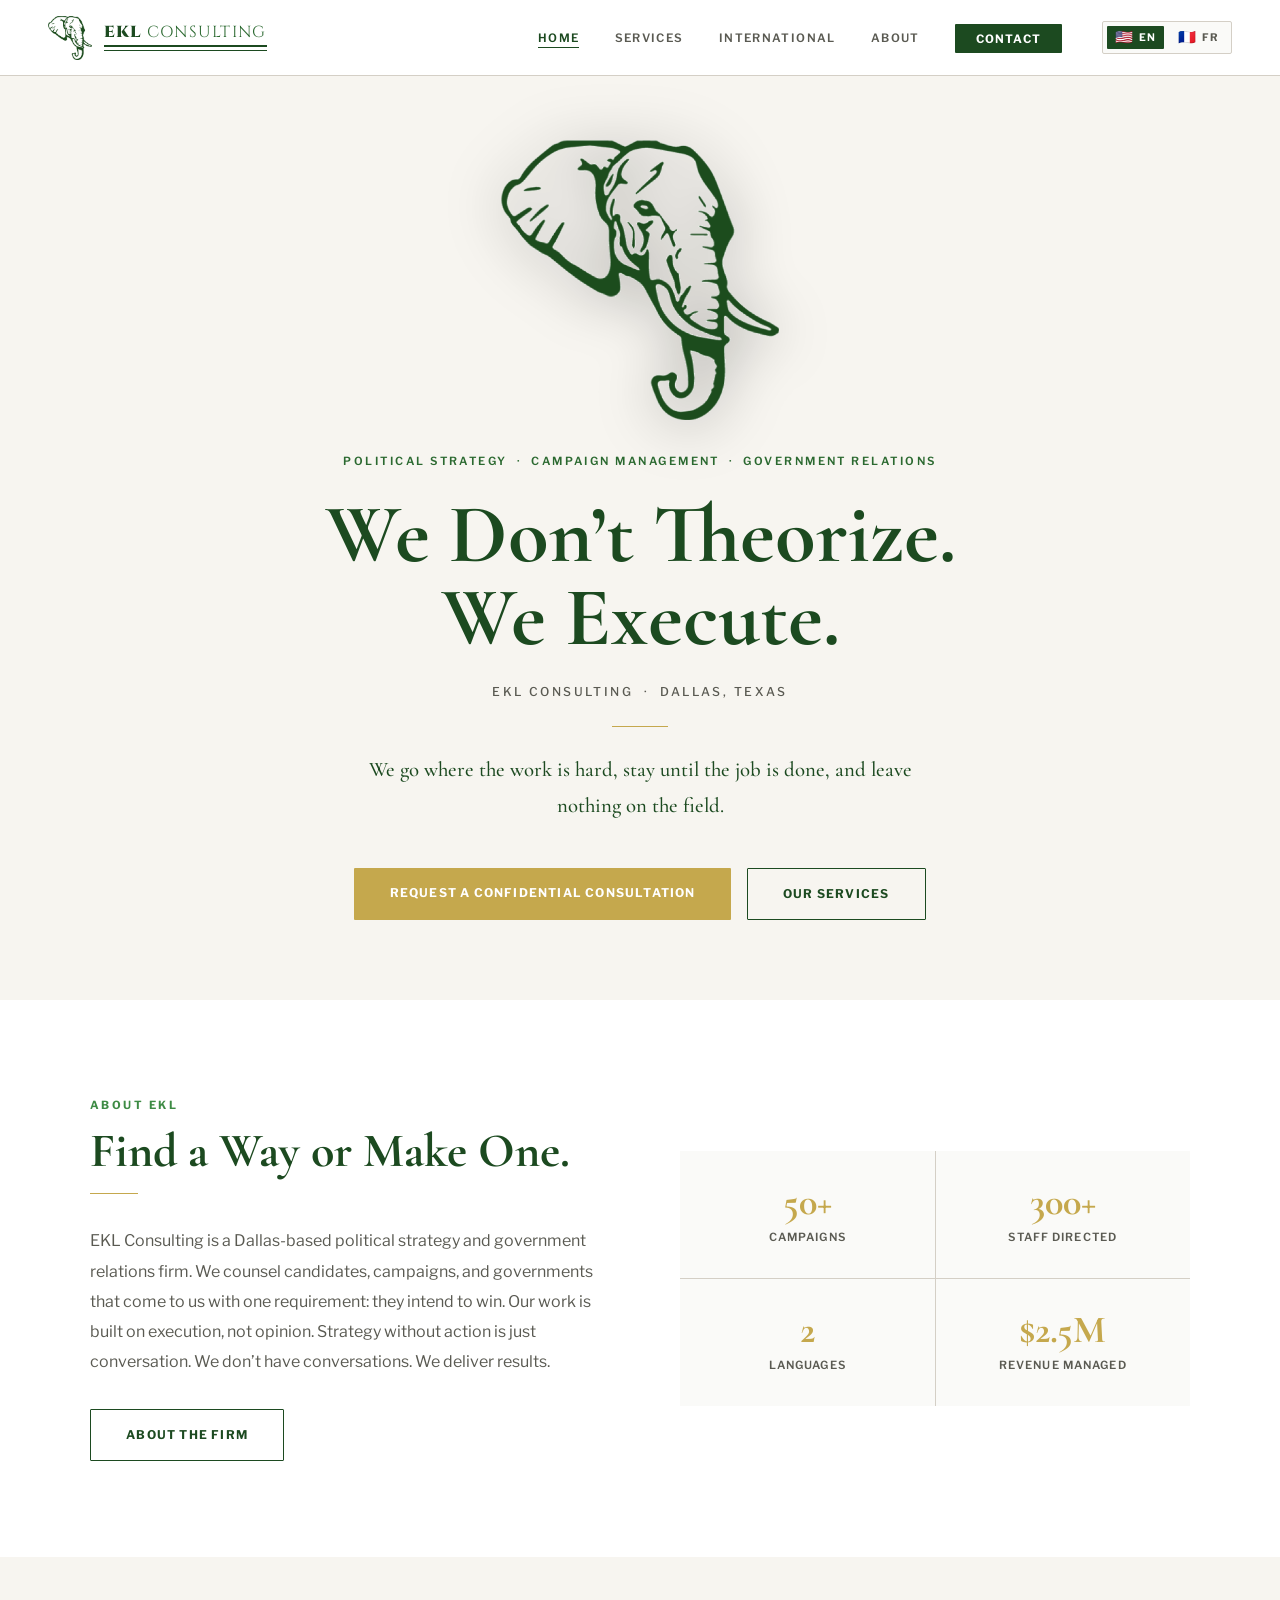
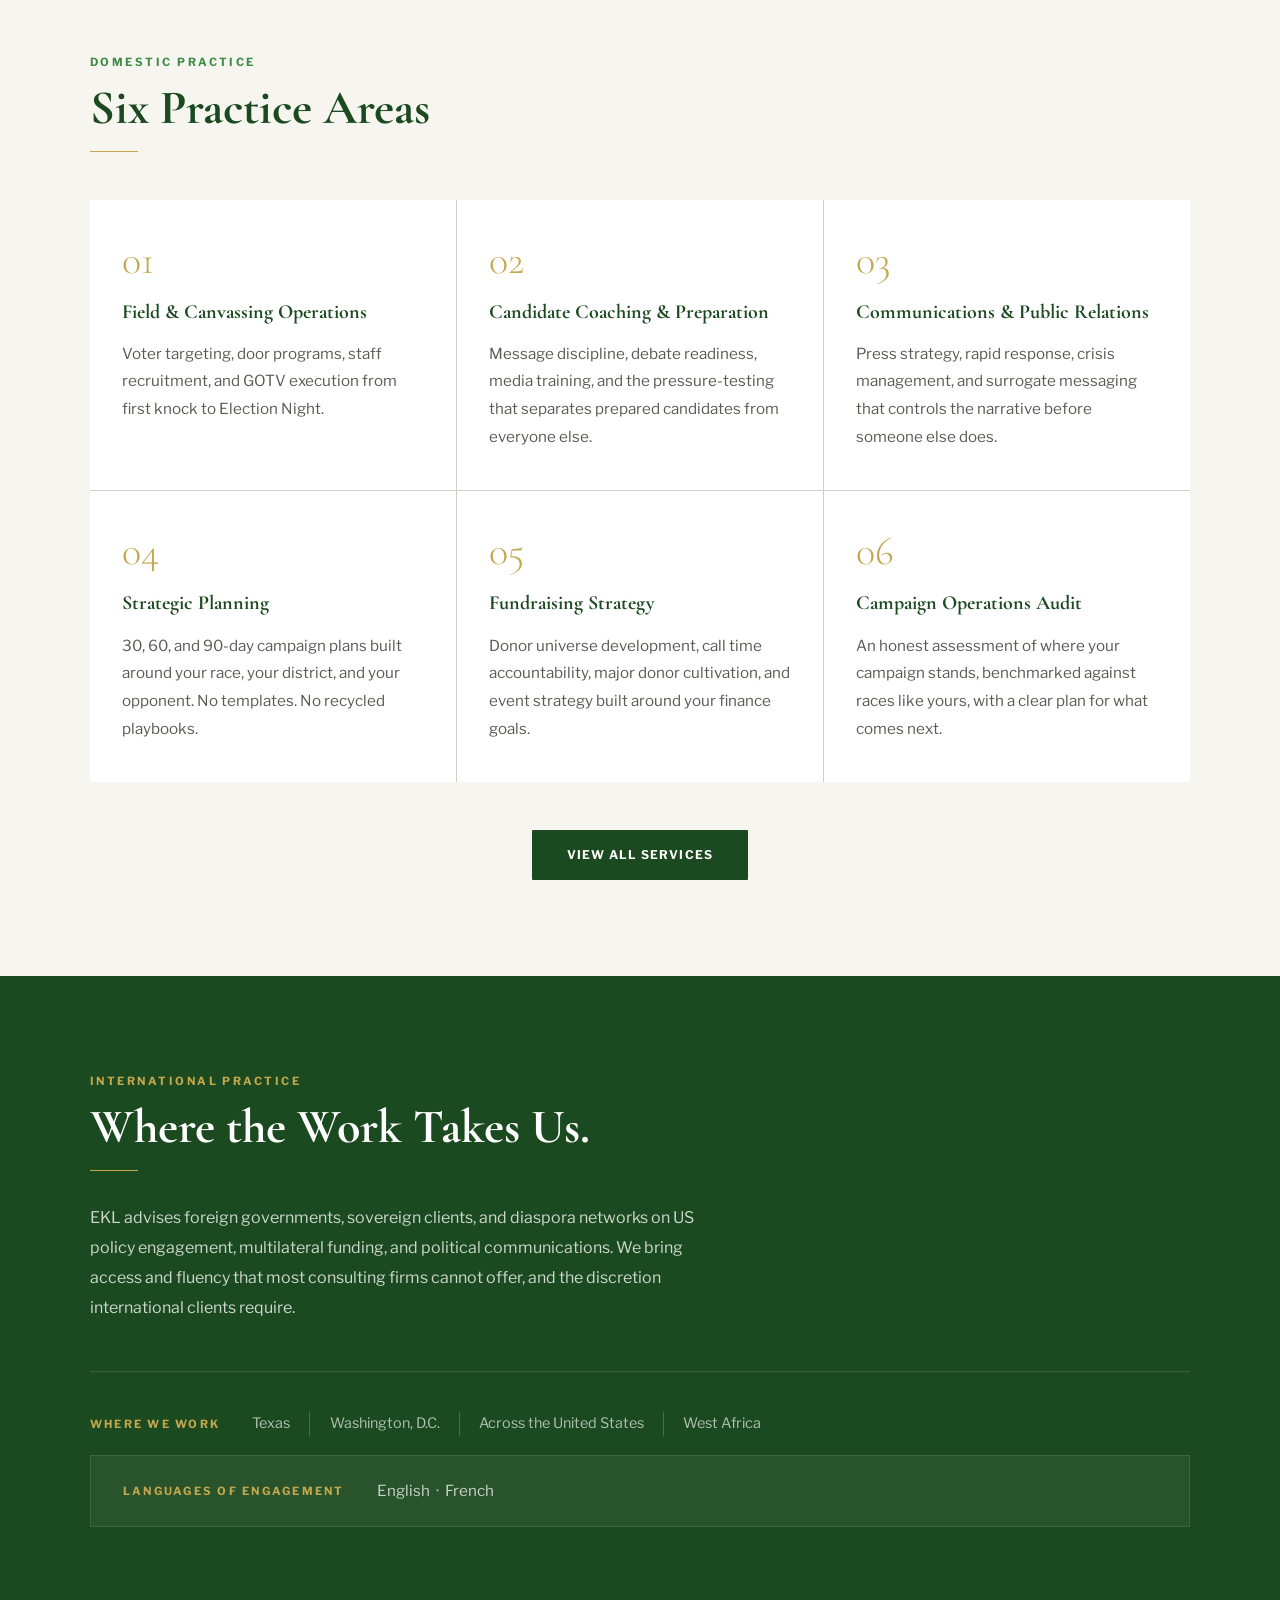
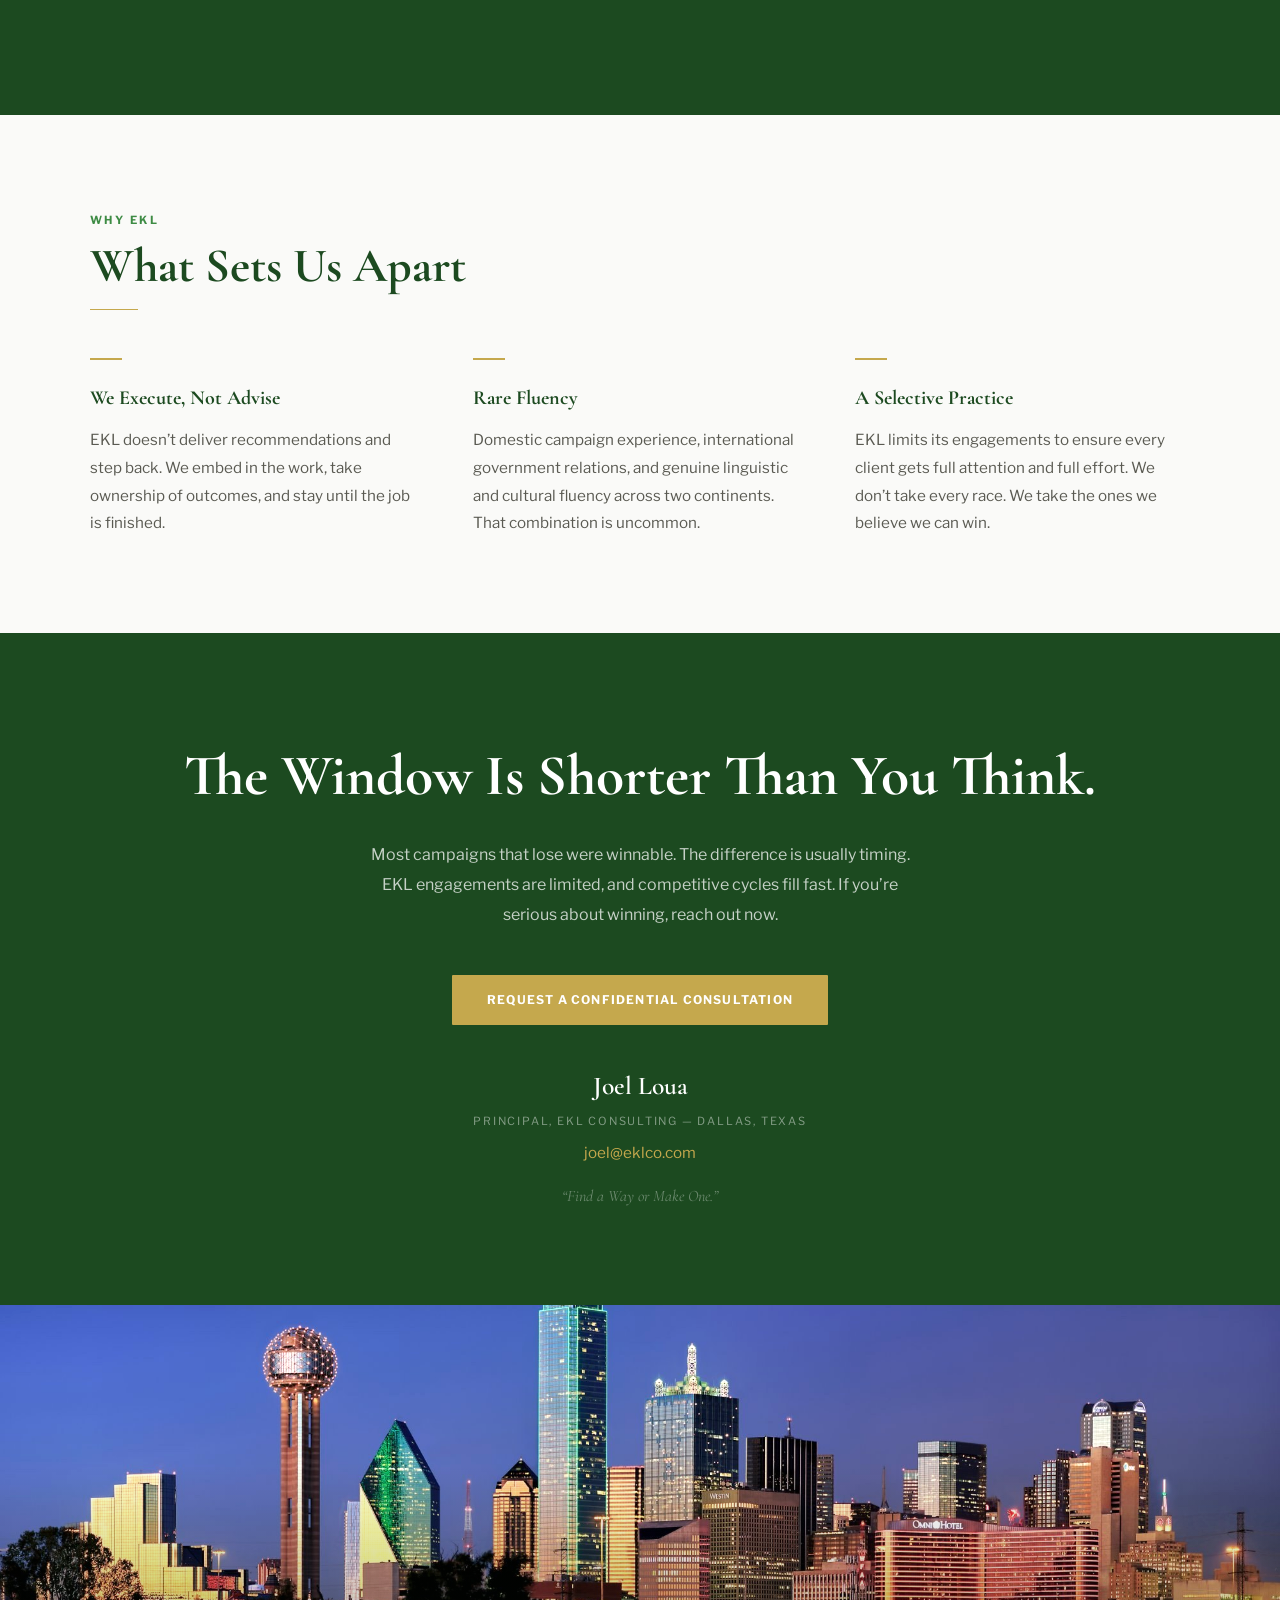
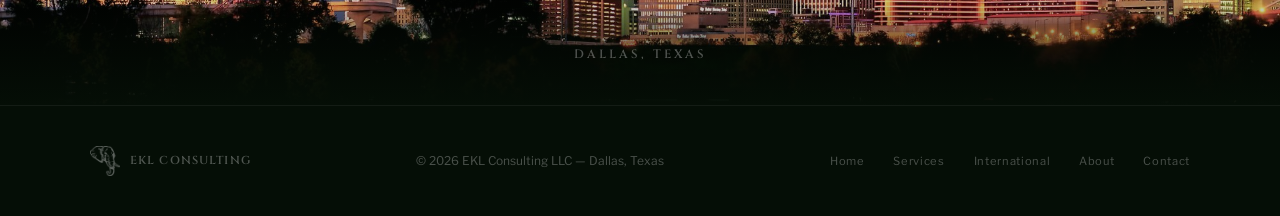
==== index.html @ e1c05b0d "Add files via upload" ====
<!DOCTYPE html>
<html lang="en">
<head>
<meta charset="UTF-8">
<meta name="viewport" content="width=device-width, initial-scale=1.0">
<title>Political Strategy & Campaign Management | EKL Consulting</title>
<meta name="description" content="EKL Consulting — Political Strategy, Campaign Management, and Government Relations. Dallas, Texas.">
<link rel="icon" type="image/x-icon" href="[data-uri]">
<link rel="apple-touch-icon" href="[data-uri]">
<link rel="preconnect" href="https://fonts.googleapis.com">
<link href="https://fonts.googleapis.com/css2?family=Cormorant+Garamond:ital,wght@0,300;0,400;0,500;0,600;0,700;1,400&family=Libre+Franklin:wght@300;400;500;600;700&family=Cinzel:wght@400;600;700;900&display=swap" rel="stylesheet">
<link rel="stylesheet" href="style.css">
</head>
<body>
<nav class="site-nav">
  <a href="index.html" class="nav-logo">
    <img src="[data-uri]" alt="EKL" class="nav-logo-img">
    <div class="nav-logo-text">
      <div class="nav-logo-wordmark"><strong>EKL</strong><span> CONSULTING</span></div>
      <div class="nav-logo-lines"><span class="nav-logo-line"></span><span class="nav-logo-line"></span></div>
    </div>
  </a>
  <div class="nav-right">
    <ul class="nav-links"><li><a href="index.html" class="active" data-en="Home" data-fr="Accueil">Home</a></li>
<li><a href="services.html" data-en="Services" data-fr="Services">Services</a></li>
<li><a href="international.html" data-en="International" data-fr="International">International</a></li>
<li><a href="about.html" data-en="About" data-fr="À Propos">About</a></li>
<li><a href="contact.html" class="nav-cta" data-en="Contact" data-fr="Contact">Contact</a></li>
</ul>
    <div class="lang-toggle">
      <button class="lang-btn active" data-lang="en"><span class="flag">🇺🇸</span> EN</button>
      <button class="lang-btn" data-lang="fr"><span class="flag">🇫🇷</span> FR</button>
    </div>
    <button class="nav-toggle" onclick="document.querySelector('.nav-links').classList.toggle('open')" aria-label="Menu">
      <span></span><span></span><span></span>
    </button>
  </div>
</nav>

<section class="hero">
  <div class="hero-bg-glow"></div>
  <div class="hero-inner">
    <div class="hero-crest">
      <img src="[data-uri]" alt="EKL Consulting">
    </div>
    <p class="hero-eyebrow" data-en="Political Strategy &nbsp;&middot;&nbsp; Campaign Management &nbsp;&middot;&nbsp; Government Relations" data-fr="Stratégie Politique &nbsp;&middot;&nbsp; Gestion de Campagne &nbsp;&middot;&nbsp; Relations Gouvernementales">Political Strategy &nbsp;&middot;&nbsp; Campaign Management &nbsp;&middot;&nbsp; Government Relations</p>
    <h1 data-en="We Don&rsquo;t Theorize.<br>We Execute." data-fr="Nous ne théorisons pas.<br>Nous exécutons.">We Don&rsquo;t Theorize.<br>We Execute.</h1>
    <p class="hero-sub" data-en="EKL Consulting &nbsp;&middot;&nbsp; Dallas, Texas" data-fr="EKL Consulting &nbsp;&middot;&nbsp; Dallas, Texas">EKL Consulting &nbsp;&middot;&nbsp; Dallas, Texas</p>
    <div class="hero-rule"></div>
    <p class="hero-body" data-en="We go where the work is hard, stay until the job is done, and leave nothing on the field." data-fr="Nous allons là où le travail est difficile, nous restons jusqu&rsquo;à ce que le travail soit accompli, et nous ne laissons rien sur le terrain.">We go where the work is hard, stay until the job is done, and leave nothing on the field.</p>
    <div class="hero-actions">
      <a href="contact.html" class="btn btn-gold" data-en="Request a Confidential Consultation" data-fr="Demander une Consultation Confidentielle">Request a Confidential Consultation</a>
      <a href="services.html" class="btn btn-outline-white" data-en="Our Services" data-fr="Nos Services">Our Services</a>
    </div>
  </div>
</section>

<section class="section">
  <div class="container">
    <div style="display:grid;grid-template-columns:1fr 1fr;gap:5rem;align-items:center">
      <div>
        <p class="eyebrow reveal" data-en="About EKL" data-fr="À Propos d&rsquo;EKL">About EKL</p>
        <h2 class="section-title reveal" data-en="Find a Way or Make One." data-fr="Trouver une voie ou en créer une.">Find a Way or Make One.</h2>
        <div class="rule-gold reveal"></div>
        <p class="section-lead reveal" data-en="EKL Consulting is a Dallas-based political strategy and government relations firm. We counsel candidates, campaigns, and governments that come to us with one requirement: they intend to win. Our work is built on execution, not opinion. Strategy without action is just conversation. We don&rsquo;t have conversations. We deliver results." data-fr="EKL Consulting est un cabinet de stratégie politique et de relations gouvernementales basé à Dallas. Nous conseillons des candidats, des campagnes et des gouvernements qui viennent nous voir avec une seule exigence : ils ont l&rsquo;intention de gagner. Notre travail repose sur l&rsquo;exécution, pas sur l&rsquo;opinion. Une stratégie sans action n&rsquo;est qu&rsquo;une conversation. Nous ne parlons pas. Nous obtenons des résultats.">EKL Consulting is a Dallas-based political strategy and government relations firm. We counsel candidates, campaigns, and governments that come to us with one requirement: they intend to win. Our work is built on execution, not opinion. Strategy without action is just conversation. We don&rsquo;t have conversations. We deliver results.</p>
        <div style="margin-top:2rem" class="reveal"><a href="about.html" class="btn btn-outline-green" data-en="About the Firm" data-fr="À Propos du Cabinet">About the Firm</a></div>
      </div>
      <div class="reveal reveal-delay-2">
        <div class="stat-block">
          <div class="stat-item"><span class="num">50+</span><span class="lbl" data-en="Campaigns" data-fr="Campagnes">Campaigns</span></div>
          <div class="stat-item"><span class="num">300+</span><span class="lbl" data-en="Staff Directed" data-fr="Personnel Dirigé">Staff Directed</span></div>
          <div class="stat-item"><span class="num">2</span><span class="lbl" data-en="Languages" data-fr="Langues">Languages</span></div>
          <div class="stat-item"><span class="num">$2.5M</span><span class="lbl" data-en="Revenue Managed" data-fr="Revenus Gérés">Revenue Managed</span></div>
        </div>
      </div>
    </div>
  </div>
</section>

<section class="section section-cream">
  <div class="container">
    <p class="eyebrow reveal" data-en="Domestic Practice" data-fr="Pratique Nationale">Domestic Practice</p>
    <h2 class="section-title reveal" data-en="Six Practice Areas" data-fr="Six Domaines d&rsquo;Intervention">Six Practice Areas</h2>
    <div class="rule-gold reveal"></div>
    <div class="service-grid">
      <div class="service-card reveal"><span class="num">01</span><h3 data-en="Field &amp; Canvassing Operations" data-fr="Opérations de Terrain">Field &amp; Canvassing Operations</h3><p data-en="Voter targeting, door programs, staff recruitment, and GOTV execution from first knock to Election Night." data-fr="Ciblage des électeurs, programmes de porte-à-porte, recrutement du personnel et exécution du GOTV du premier coup de sonnette jusqu&rsquo;à la nuit électorale.">Voter targeting, door programs, staff recruitment, and GOTV execution from first knock to Election Night.</p></div>
      <div class="service-card reveal reveal-delay-1"><span class="num">02</span><h3 data-en="Candidate Coaching &amp; Preparation" data-fr="Coaching et Préparation des Candidats">Candidate Coaching &amp; Preparation</h3><p data-en="Message discipline, debate readiness, media training, and the pressure-testing that separates prepared candidates from everyone else." data-fr="Discipline du message, préparation aux débats, formation aux médias, et les tests sous pression qui distinguent les candidats préparés des autres.">Message discipline, debate readiness, media training, and the pressure-testing that separates prepared candidates from everyone else.</p></div>
      <div class="service-card reveal reveal-delay-2"><span class="num">03</span><h3 data-en="Communications &amp; Public Relations" data-fr="Communications et Relations Publiques">Communications &amp; Public Relations</h3><p data-en="Press strategy, rapid response, crisis management, and surrogate messaging that controls the narrative before someone else does." data-fr="Stratégie de presse, réponse rapide, gestion de crise, et messages de substitution qui contrôlent le récit avant que quelqu&rsquo;un d&rsquo;autre ne le fasse.">Press strategy, rapid response, crisis management, and surrogate messaging that controls the narrative before someone else does.</p></div>
      <div class="service-card reveal"><span class="num">04</span><h3 data-en="Strategic Planning" data-fr="Planification Stratégique">Strategic Planning</h3><p data-en="30, 60, and 90-day campaign plans built around your race, your district, and your opponent. No templates. No recycled playbooks." data-fr="Plans de campagne à 30, 60 et 90 jours construits autour de votre course, votre circonscription et votre adversaire. Pas de modèles. Pas de stratégies recyclées.">30, 60, and 90-day campaign plans built around your race, your district, and your opponent. No templates. No recycled playbooks.</p></div>
      <div class="service-card reveal reveal-delay-1"><span class="num">05</span><h3 data-en="Fundraising Strategy" data-fr="Stratégie de Collecte de Fonds">Fundraising Strategy</h3><p data-en="Donor universe development, call time accountability, major donor cultivation, and event strategy built around your finance goals." data-fr="Développement de l&rsquo;univers des donateurs, responsabilité du temps d&rsquo;appel, culture des grands donateurs, et stratégie d&rsquo;événements construite autour de vos objectifs financiers.">Donor universe development, call time accountability, major donor cultivation, and event strategy built around your finance goals.</p></div>
      <div class="service-card reveal reveal-delay-2"><span class="num">06</span><h3 data-en="Campaign Operations Audit" data-fr="Audit des Opérations de Campagne">Campaign Operations Audit</h3><p data-en="An honest assessment of where your campaign stands, benchmarked against races like yours, with a clear plan for what comes next." data-fr="Une évaluation honnête de l&rsquo;état de votre campagne, comparée à des courses similaires, avec un plan clair pour la suite.">An honest assessment of where your campaign stands, benchmarked against races like yours, with a clear plan for what comes next.</p></div>
    </div>
    <div style="text-align:center;margin-top:3rem" class="reveal"><a href="services.html" class="btn btn-green" data-en="View All Services" data-fr="Voir Tous les Services">View All Services</a></div>
  </div>
</section>

<section class="section section-green">
  <div class="container">
    <p class="eyebrow eyebrow-gold reveal" data-en="International Practice" data-fr="Pratique Internationale">International Practice</p>
    <h2 class="section-title section-title-white reveal" data-en="Where the Work Takes Us." data-fr="Là où le travail nous mène.">Where the Work Takes Us.</h2>
    <div class="rule-gold reveal"></div>
    <p class="section-lead section-lead-white reveal" data-en="EKL advises foreign governments, sovereign clients, and diaspora networks on US policy engagement, multilateral funding, and political communications. We bring access and fluency that most consulting firms cannot offer, and the discretion international clients require." data-fr="EKL conseille les gouvernements étrangers, les clients souverains et les réseaux de la diaspora sur l&rsquo;engagement des politiques américaines, le financement multilatéral et les communications politiques. Nous apportons un accès et une maîtrise que la plupart des cabinets de conseil ne peuvent offrir, ainsi que la discrétion qu&rsquo;exigent les clients internationaux.">EKL advises foreign governments, sovereign clients, and diaspora networks on US policy engagement, multilateral funding, and political communications. We bring access and fluency that most consulting firms cannot offer, and the discretion international clients require.</p>
    <div class="where-bar reveal">
      <span class="where-label" data-en="Where We Work" data-fr="Où Nous Travaillons">Where We Work</span>
      <div class="where-locations">
        <span data-en="Texas" data-fr="Texas">Texas</span>
        <span data-en="Washington, D.C." data-fr="Washington, D.C.">Washington, D.C.</span>
        <span data-en="Across the United States" data-fr="À travers les États-Unis">Across the United States</span>
        <span data-en="West Africa" data-fr="Afrique de l&rsquo;Ouest">West Africa</span>
      </div>
    </div>
    <div class="lang-bar reveal">
      <span class="lang-bar-label" data-en="Languages of Engagement" data-fr="Langues de Travail">Languages of Engagement</span>
      <span class="lang-bar-list" data-en="English &nbsp;&middot;&nbsp; French" data-fr="Anglais &nbsp;&middot;&nbsp; Français">English &nbsp;&middot;&nbsp; French</span>
    </div>
    <div style="margin-top:2.5rem" class="reveal"><a href="international.html" class="btn btn-outline-white" data-en="International Practice" data-fr="Pratique Internationale">International Practice</a></div>
  </div>
</section>

<section class="section section-offwhite">
  <div class="container">
    <p class="eyebrow reveal" data-en="Why EKL" data-fr="Pourquoi EKL">Why EKL</p>
    <h2 class="section-title reveal" data-en="What Sets Us Apart" data-fr="Ce qui nous distingue">What Sets Us Apart</h2>
    <div class="rule-gold reveal"></div>
    <div class="diff-grid">
      <div class="diff-card reveal"><div class="icon-line"></div><h3 data-en="We Execute, Not Advise" data-fr="Nous exécutons, nous ne conseillons pas">We Execute, Not Advise</h3><p data-en="EKL doesn&rsquo;t deliver recommendations and step back. We embed in the work, take ownership of outcomes, and stay until the job is finished." data-fr="EKL ne livre pas des recommandations pour ensuite se retirer. Nous nous intégrons dans le travail, assumons la responsabilité des résultats et restons jusqu&rsquo;à ce que le travail soit terminé.">EKL doesn&rsquo;t deliver recommendations and step back. We embed in the work, take ownership of outcomes, and stay until the job is finished.</p></div>
      <div class="diff-card reveal reveal-delay-1"><div class="icon-line"></div><h3 data-en="Rare Fluency" data-fr="Une maîtrise rare">Rare Fluency</h3><p data-en="Domestic campaign experience, international government relations, and genuine linguistic and cultural fluency across two continents. That combination is uncommon." data-fr="Expérience en campagnes nationales, relations gouvernementales internationales et une véritable maîtrise linguistique et culturelle sur deux continents. Cette combinaison est rare.">Domestic campaign experience, international government relations, and genuine linguistic and cultural fluency across two continents. That combination is uncommon.</p></div>
      <div class="diff-card reveal reveal-delay-2"><div class="icon-line"></div><h3 data-en="A Selective Practice" data-fr="Un cabinet sélectif">A Selective Practice</h3><p data-en="EKL limits its engagements to ensure every client gets full attention and full effort. We don&rsquo;t take every race. We take the ones we believe we can win." data-fr="EKL limite ses engagements pour s&rsquo;assurer que chaque client reçoit une attention et un effort complets. Nous ne prenons pas chaque course. Nous prenons celles que nous pensons pouvoir gagner.">EKL limits its engagements to ensure every client gets full attention and full effort. We don&rsquo;t take every race. We take the ones we believe we can win.</p></div>
    </div>
  </div>
</section>

<section class="cta-section">
  <div class="container">
    <h2 class="reveal" data-en="The Window Is Shorter Than You Think." data-fr="La fenêtre est plus courte que vous ne le pensez.">The Window Is Shorter Than You Think.</h2>
    <p class="reveal" data-en="Most campaigns that lose were winnable. The difference is usually timing. EKL engagements are limited, and competitive cycles fill fast. If you&rsquo;re serious about winning, reach out now." data-fr="La plupart des campagnes perdantes étaient gagnables. La différence tient généralement au timing. Les engagements EKL sont limités et les cycles compétitifs se remplissent vite. Si vous êtes sérieux au sujet de la victoire, contactez-nous maintenant.">Most campaigns that lose were winnable. The difference is usually timing. EKL engagements are limited, and competitive cycles fill fast. If you&rsquo;re serious about winning, reach out now.</p>
    <a href="contact.html" class="btn btn-gold reveal" data-en="Request a Confidential Consultation" data-fr="Demander une Consultation Confidentielle">Request a Confidential Consultation</a>
    <div class="cta-contact reveal">
      <span class="cta-name">Joel Loua</span>
      <span class="cta-role" data-en="Principal, EKL Consulting &mdash; Dallas, Texas" data-fr="Principal, EKL Consulting &mdash; Dallas, Texas">Principal, EKL Consulting &mdash; Dallas, Texas</span>
      <span class="cta-email"><a href="mailto:joel@eklco.com">joel@eklco.com</a></span>
      <span class="cta-motto" data-en="&ldquo;Find a Way or Make One.&rdquo;" data-fr="&ldquo;Trouver une voie ou en créer une.&rdquo;">&ldquo;Find a Way or Make One.&rdquo;</span>
    </div>
  </div>
</section>
<div class="footer-skyline">
  <img src="[data-uri]" alt="Dallas, Texas" class="footer-skyline-img">
  <div class="footer-skyline-overlay"></div>
  <div class="footer-skyline-text">
    <p data-en="Dallas, Texas" data-fr="Dallas, Texas">Dallas, Texas</p>
  </div>
</div>
<footer class="footer-main">
  <div class="footer-inner">
    <div class="footer-logo-wrap">
      <img src="[data-uri]" alt="EKL" class="footer-logo-img">
      <span class="footer-logo-text">EKL CONSULTING</span>
    </div>
    <p class="footer-copy" data-en="&copy; 2026 EKL Consulting LLC &mdash; Dallas, Texas" data-fr="&copy; 2026 EKL Consulting LLC &mdash; Dallas, Texas">&copy; 2026 EKL Consulting LLC &mdash; Dallas, Texas</p>
    <div class="footer-links">
      <a href="index.html" data-en="Home" data-fr="Accueil">Home</a>
      <a href="services.html" data-en="Services" data-fr="Services">Services</a>
      <a href="international.html" data-en="International" data-fr="International">International</a>
      <a href="about.html" data-en="About" data-fr="À Propos">About</a>
      <a href="contact.html" data-en="Contact" data-fr="Contact">Contact</a>
    </div>
  </div>
</footer>
<script>

// ── Language Toggle ──────────────────────────────────────────────────────
const translations = {
  en: {},
  fr: {}
};

function setLang(lang) {
  document.querySelectorAll('[data-en]').forEach(el => {
    if (lang === 'fr' && el.dataset.fr) {
      el.innerHTML = el.dataset.fr;
    } else {
      el.innerHTML = el.dataset.en;
    }
  });
  document.querySelectorAll('[data-placeholder-en]').forEach(el => {
    el.placeholder = lang === 'fr' ? el.dataset.placeholderFr : el.dataset.placeholderEn;
  });
  document.querySelectorAll('.lang-btn').forEach(btn => {
    btn.classList.toggle('active', btn.dataset.lang === lang);
  });
  localStorage.setItem('ekl_lang', lang);
  document.documentElement.lang = lang;
}

document.addEventListener('DOMContentLoaded', () => {
  const saved = localStorage.getItem('ekl_lang') || 'en';
  setLang(saved);
  document.querySelectorAll('.lang-btn').forEach(btn => {
    btn.addEventListener('click', () => setLang(btn.dataset.lang));
  });
});

const obs=new IntersectionObserver(e=>e.forEach(x=>{if(x.isIntersecting)x.target.classList.add('visible')}),{threshold:0.07});
document.querySelectorAll('.reveal').forEach(el=>obs.observe(el));
</script>
</body>
</html>
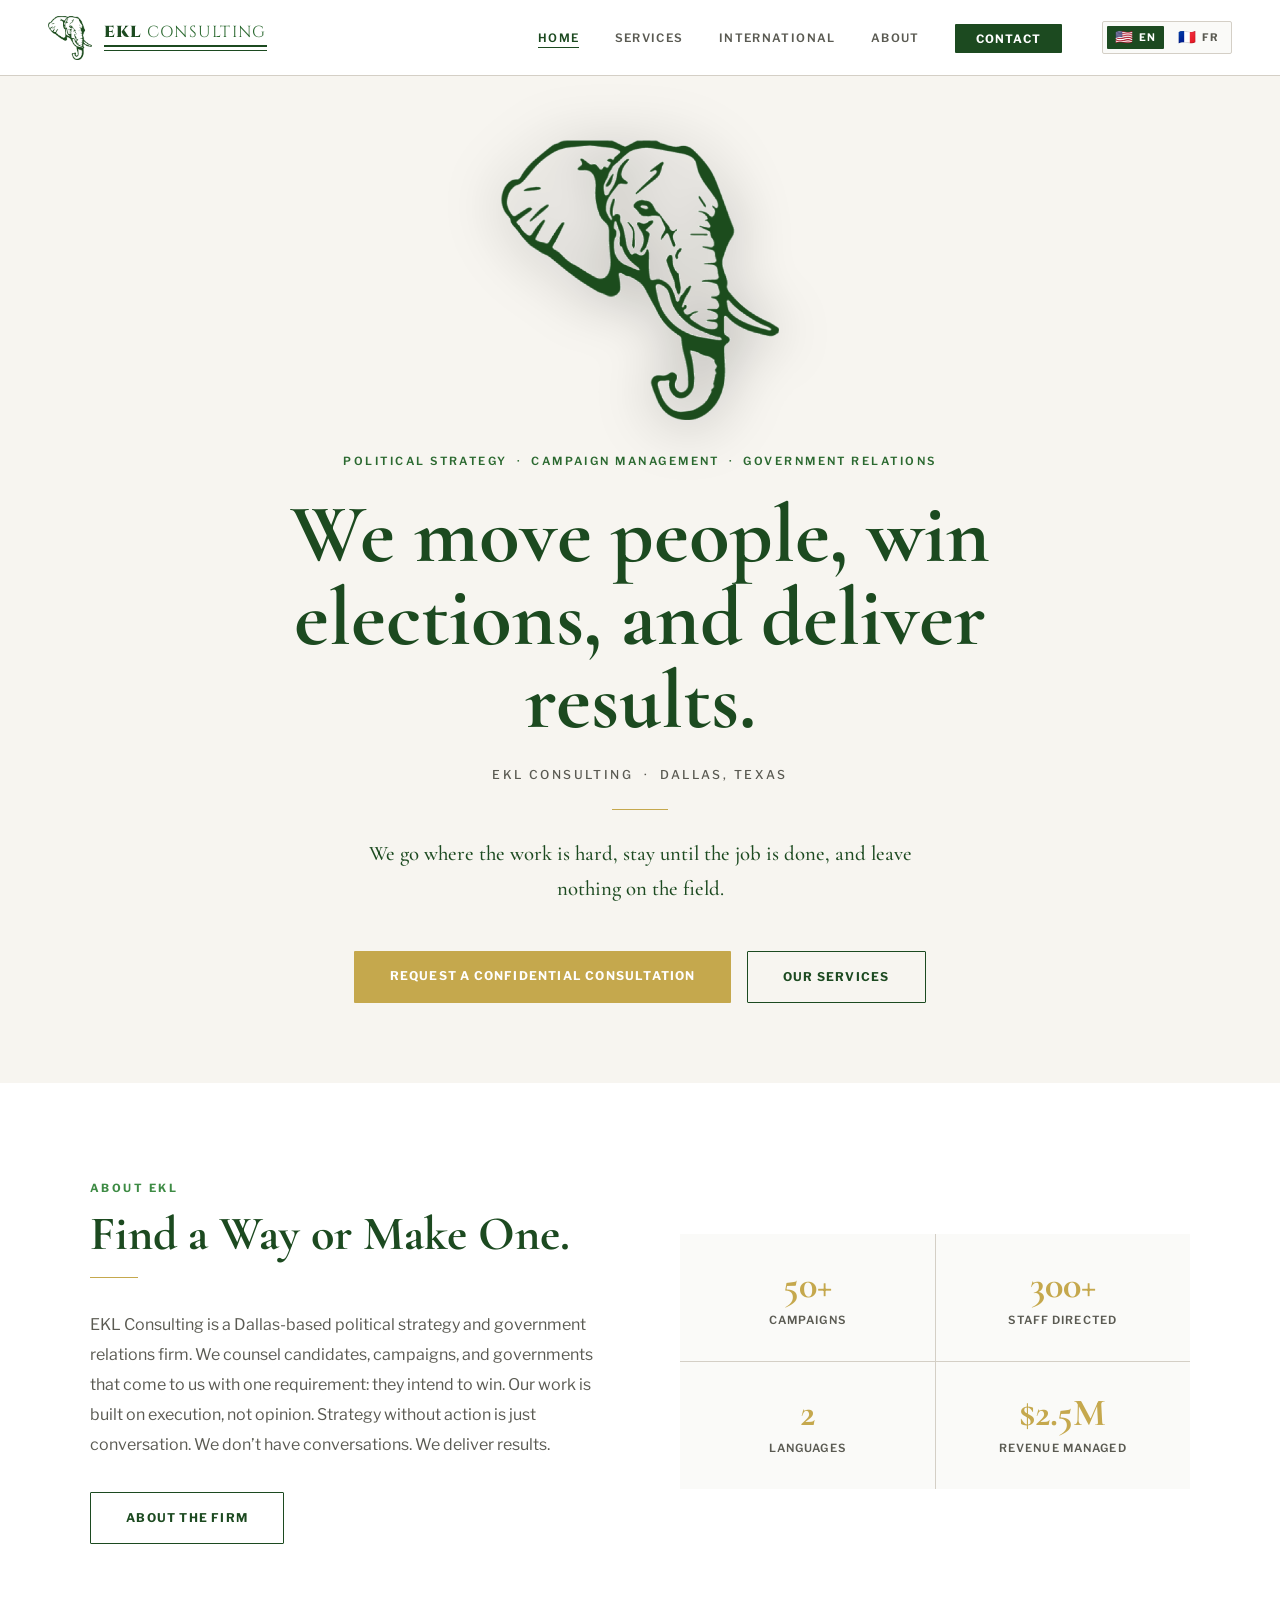
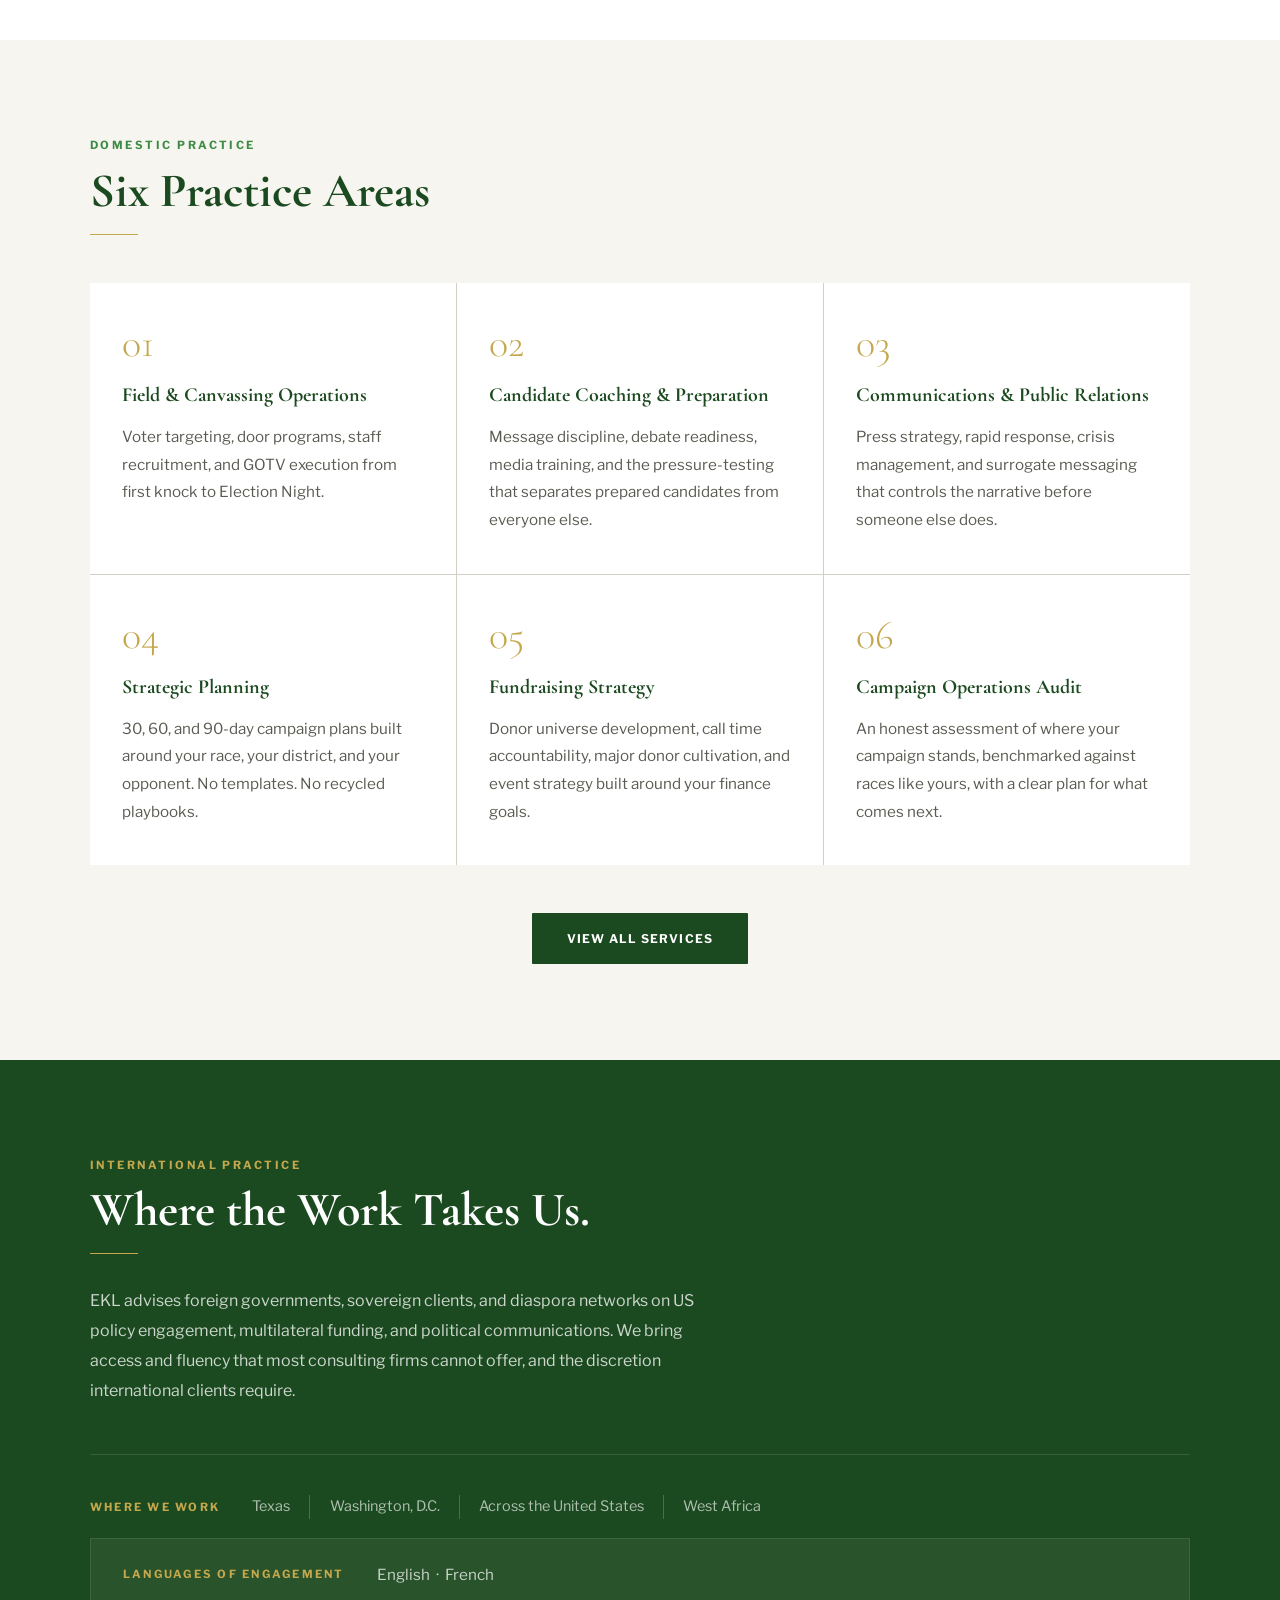
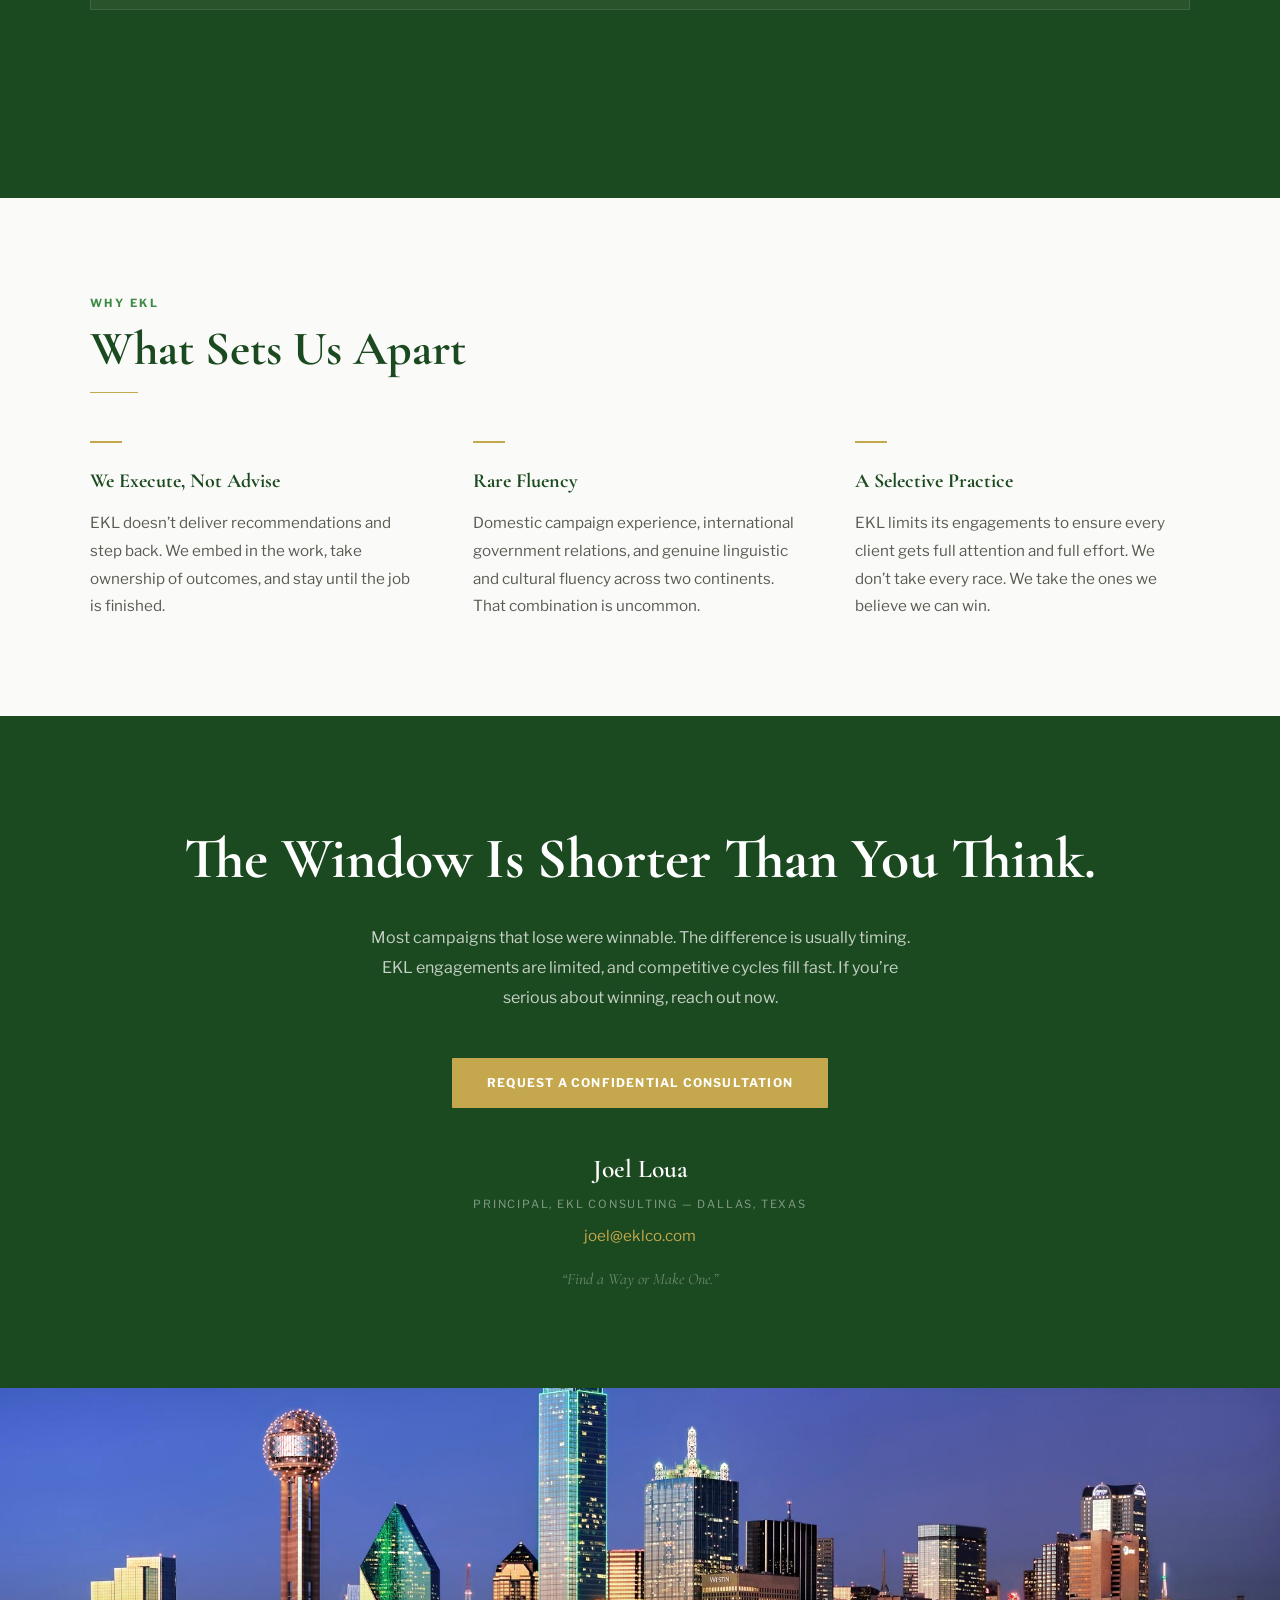
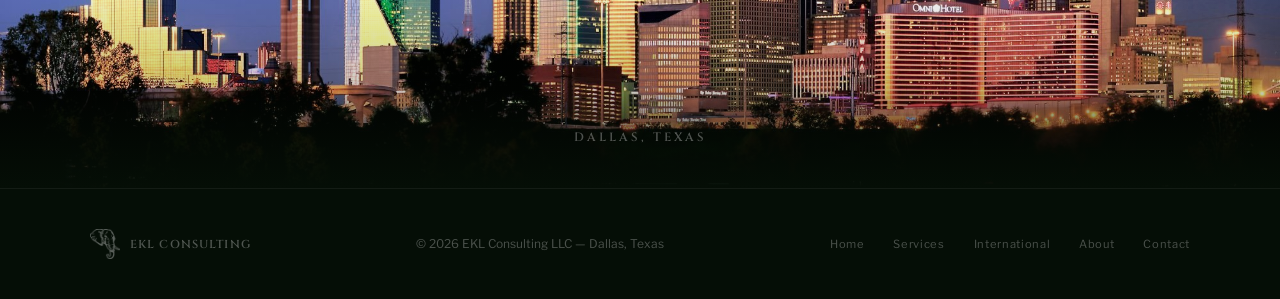
==== commit 8e1161bb: "Update index.html" ====
--- a/index.html
+++ b/index.html
@@ -44,7 +44,7 @@
       <img src="[data-uri]" alt="EKL Consulting">
     </div>
     <p class="hero-eyebrow" data-en="Political Strategy &nbsp;&middot;&nbsp; Campaign Management &nbsp;&middot;&nbsp; Government Relations" data-fr="Stratégie Politique &nbsp;&middot;&nbsp; Gestion de Campagne &nbsp;&middot;&nbsp; Relations Gouvernementales">Political Strategy &nbsp;&middot;&nbsp; Campaign Management &nbsp;&middot;&nbsp; Government Relations</p>
-    <h1 data-en="We Don&rsquo;t Theorize.<br>We Execute." data-fr="Nous ne théorisons pas.<br>Nous exécutons.">We Don&rsquo;t Theorize.<br>We Execute.</h1>
+    <h1 data-en="We move people, win elections, and deliver results." data-fr="Nous mobilisons, gagnons des élections, et livrons des résultats.">We move people, win elections, and deliver results.</h1>
     <p class="hero-sub" data-en="EKL Consulting &nbsp;&middot;&nbsp; Dallas, Texas" data-fr="EKL Consulting &nbsp;&middot;&nbsp; Dallas, Texas">EKL Consulting &nbsp;&middot;&nbsp; Dallas, Texas</p>
     <div class="hero-rule"></div>
     <p class="hero-body" data-en="We go where the work is hard, stay until the job is done, and leave nothing on the field." data-fr="Nous allons là où le travail est difficile, nous restons jusqu&rsquo;à ce que le travail soit accompli, et nous ne laissons rien sur le terrain.">We go where the work is hard, stay until the job is done, and leave nothing on the field.</p>
@@ -204,4 +204,4 @@
 document.querySelectorAll('.reveal').forEach(el=>obs.observe(el));
 </script>
 </body>
-</html>+</html>
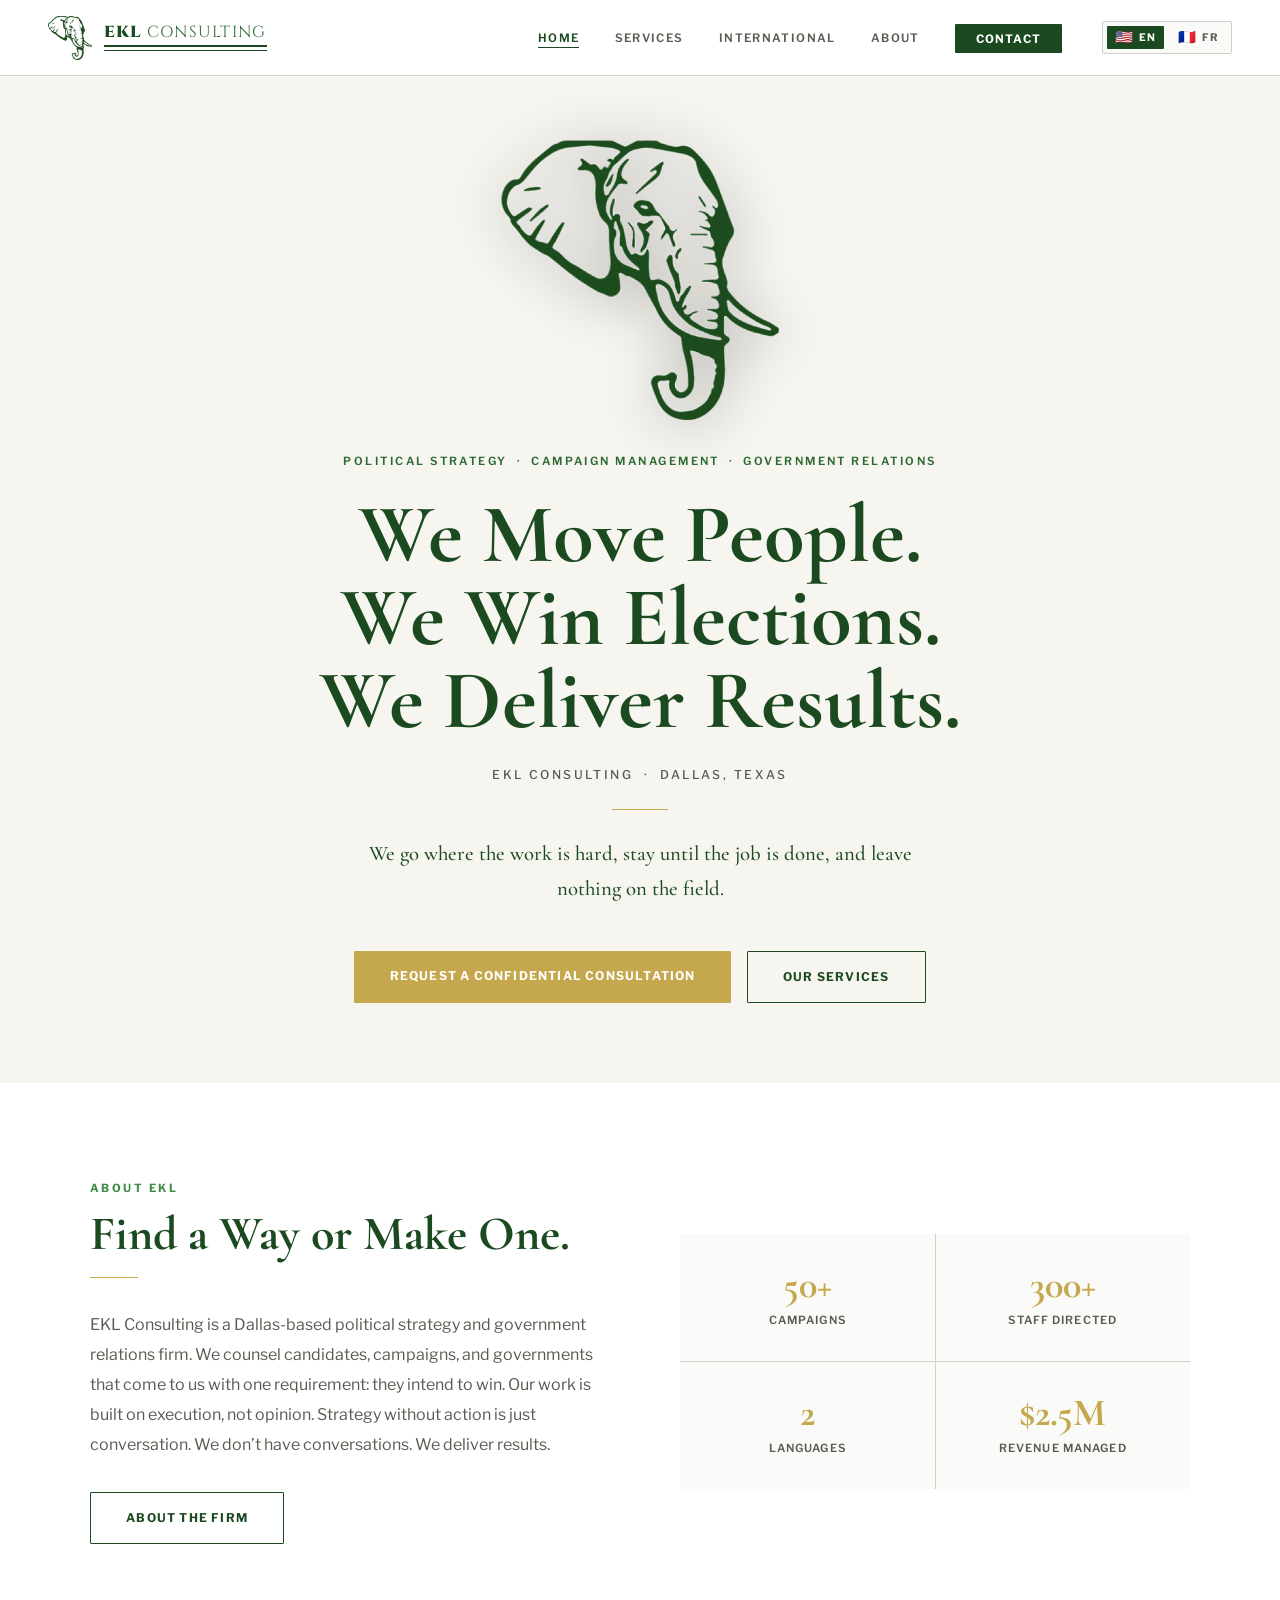
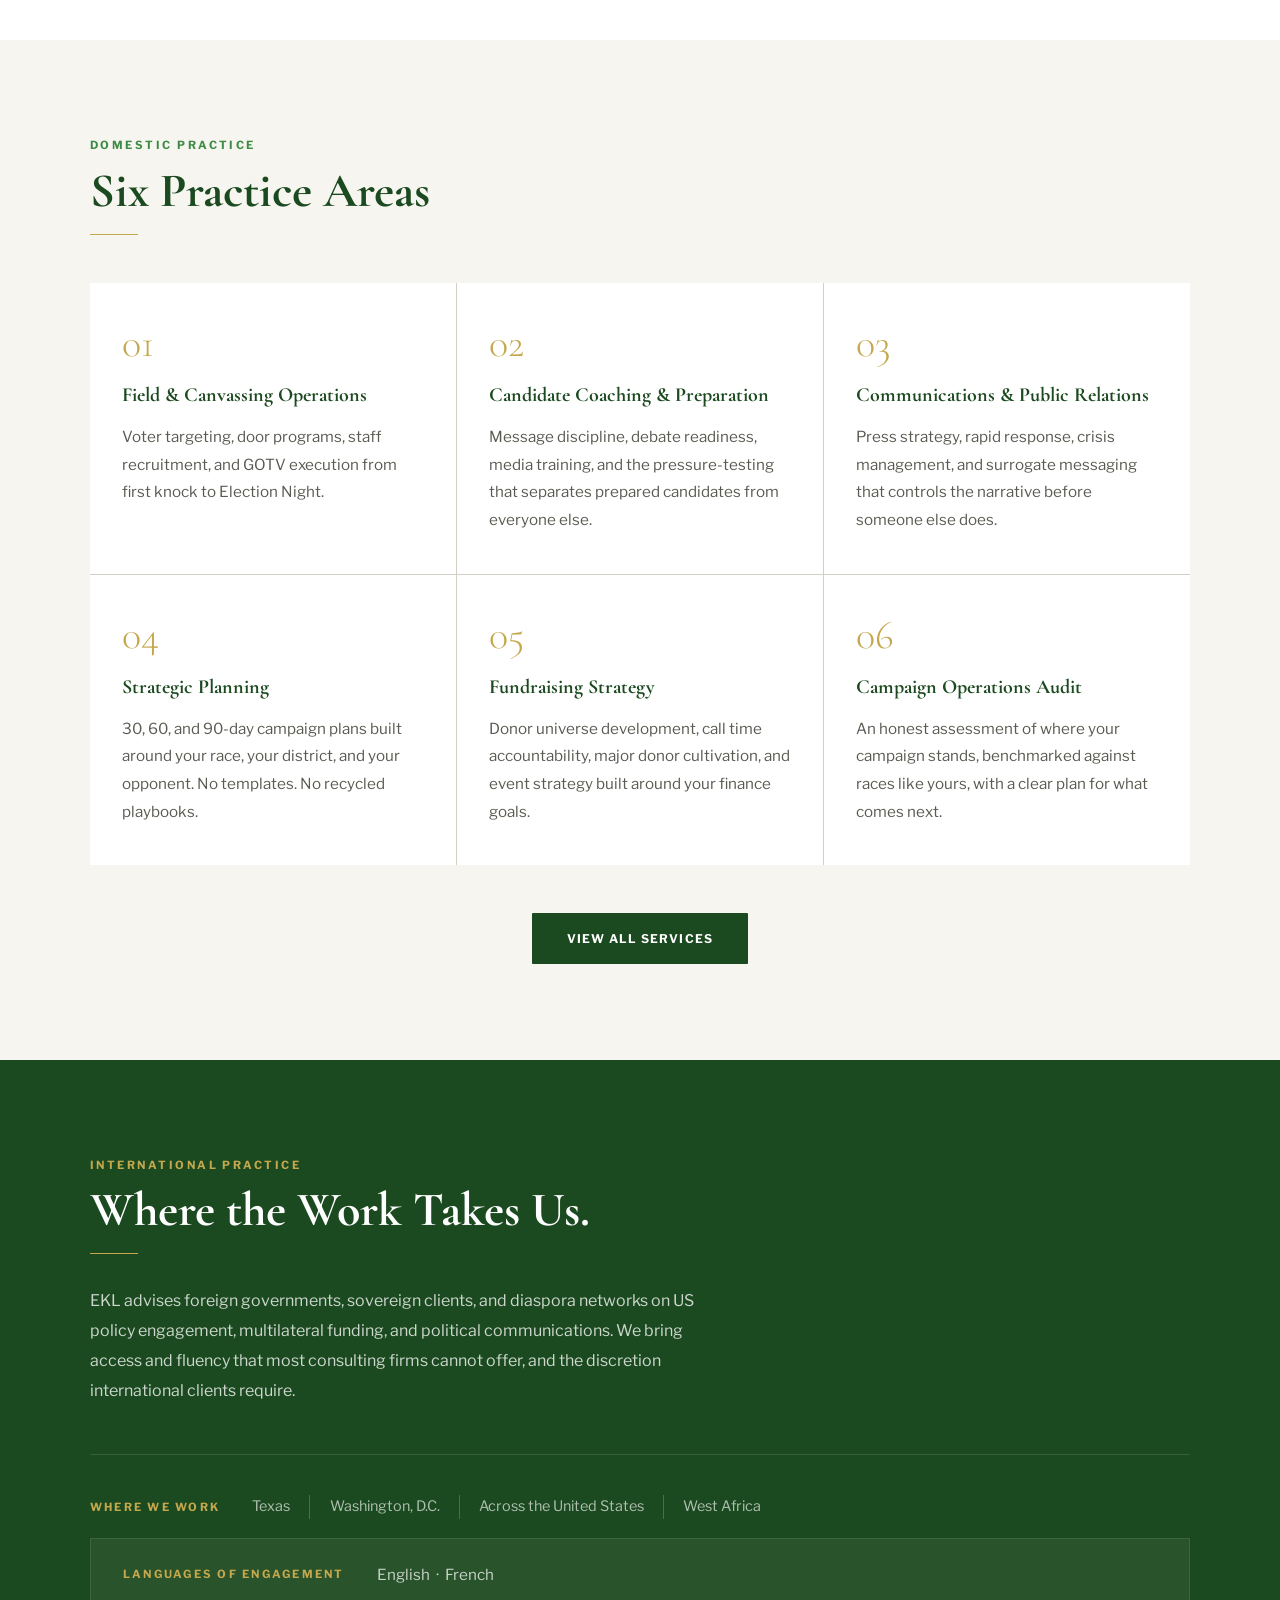
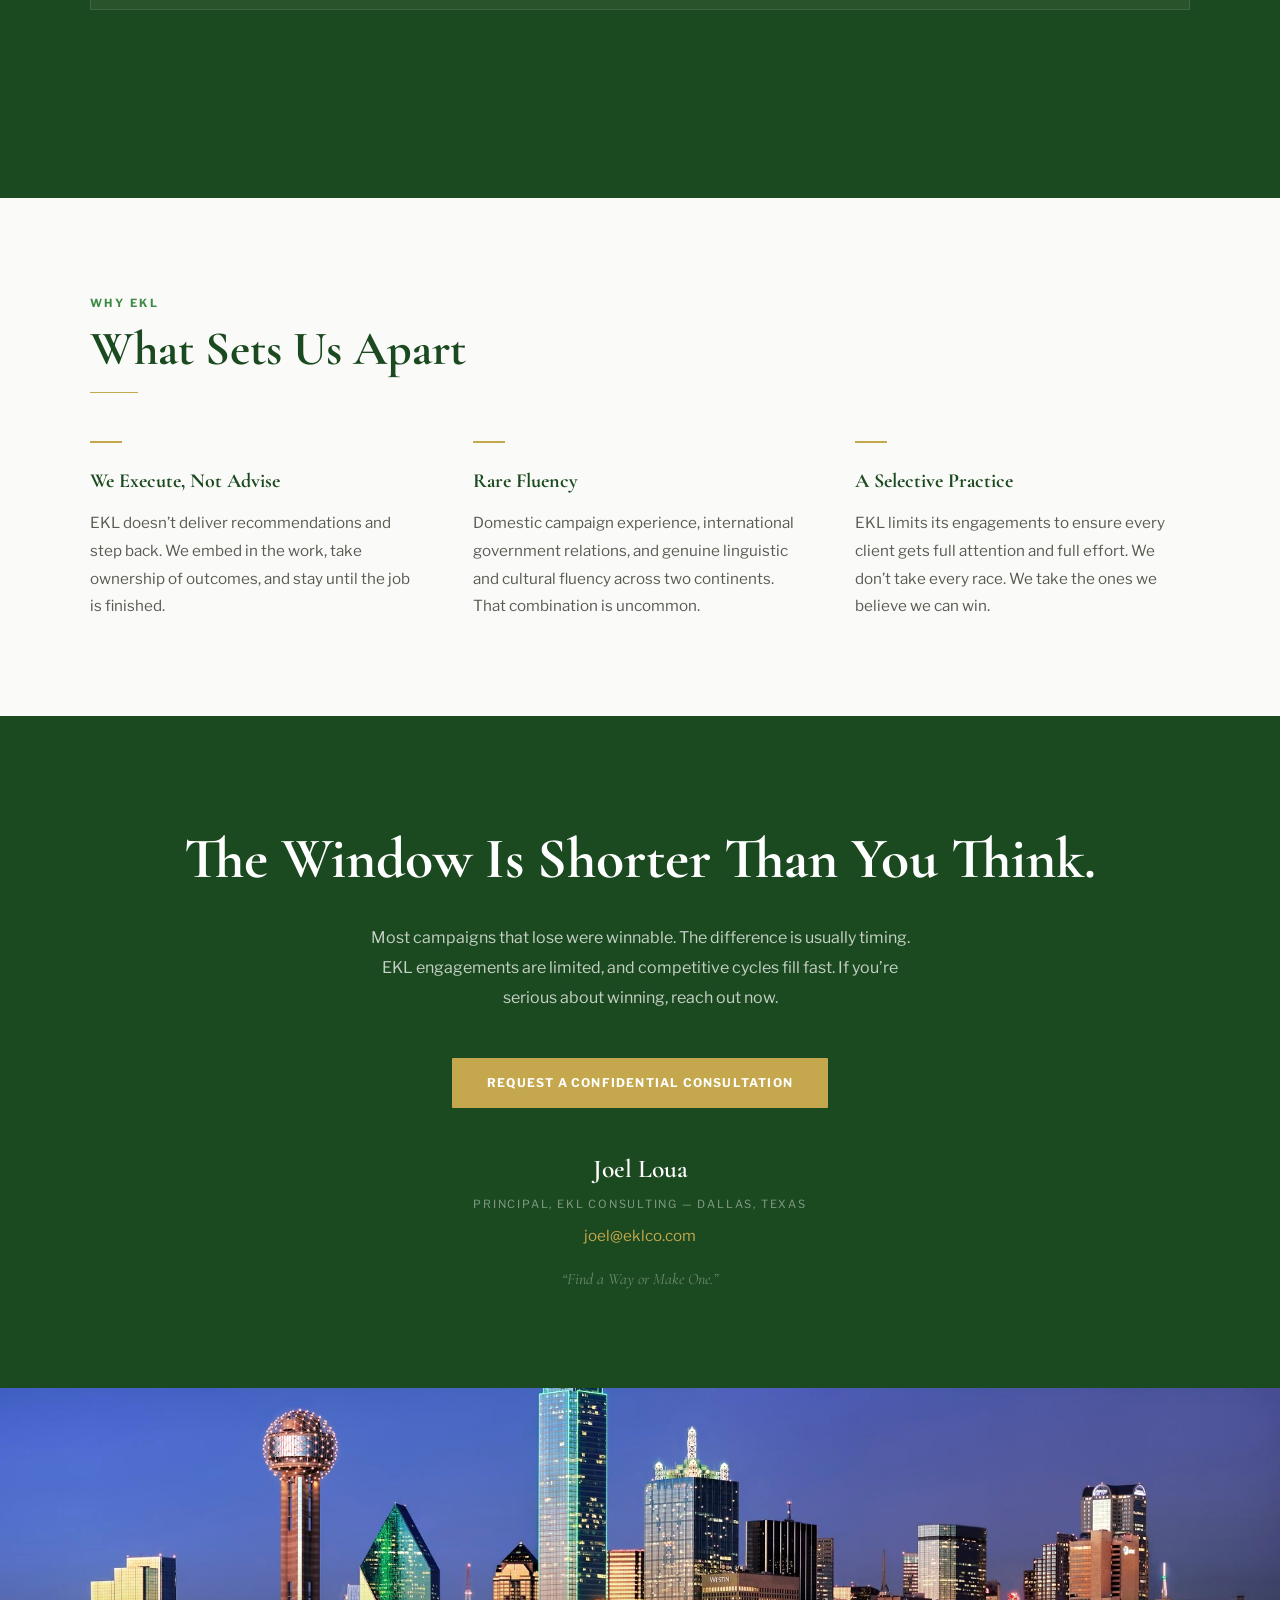
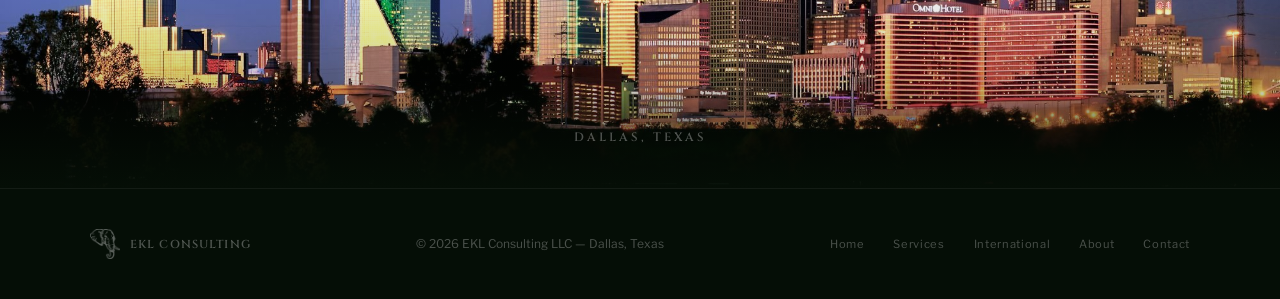
==== commit 69ca42c7: "Update index.html" ====
--- a/index.html
+++ b/index.html
@@ -44,8 +44,7 @@
       <img src="[data-uri]" alt="EKL Consulting">
     </div>
     <p class="hero-eyebrow" data-en="Political Strategy &nbsp;&middot;&nbsp; Campaign Management &nbsp;&middot;&nbsp; Government Relations" data-fr="Stratégie Politique &nbsp;&middot;&nbsp; Gestion de Campagne &nbsp;&middot;&nbsp; Relations Gouvernementales">Political Strategy &nbsp;&middot;&nbsp; Campaign Management &nbsp;&middot;&nbsp; Government Relations</p>
-    <h1 data-en="We move people, win elections, and deliver results." data-fr="Nous mobilisons, gagnons des élections, et livrons des résultats.">We move people, win elections, and deliver results.</h1>
-    <p class="hero-sub" data-en="EKL Consulting &nbsp;&middot;&nbsp; Dallas, Texas" data-fr="EKL Consulting &nbsp;&middot;&nbsp; Dallas, Texas">EKL Consulting &nbsp;&middot;&nbsp; Dallas, Texas</p>
+<h1 data-en="We Move People.<br>We Win Elections.<br>We Deliver Results." data-fr="Nous Mobilisons.<br>Nous Gagnons.<br>Nous Livrons.">We Move People.<br>We Win Elections.<br>We Deliver Results.</h1>    <p class="hero-sub" data-en="EKL Consulting &nbsp;&middot;&nbsp; Dallas, Texas" data-fr="EKL Consulting &nbsp;&middot;&nbsp; Dallas, Texas">EKL Consulting &nbsp;&middot;&nbsp; Dallas, Texas</p>
     <div class="hero-rule"></div>
     <p class="hero-body" data-en="We go where the work is hard, stay until the job is done, and leave nothing on the field." data-fr="Nous allons là où le travail est difficile, nous restons jusqu&rsquo;à ce que le travail soit accompli, et nous ne laissons rien sur le terrain.">We go where the work is hard, stay until the job is done, and leave nothing on the field.</p>
     <div class="hero-actions">
